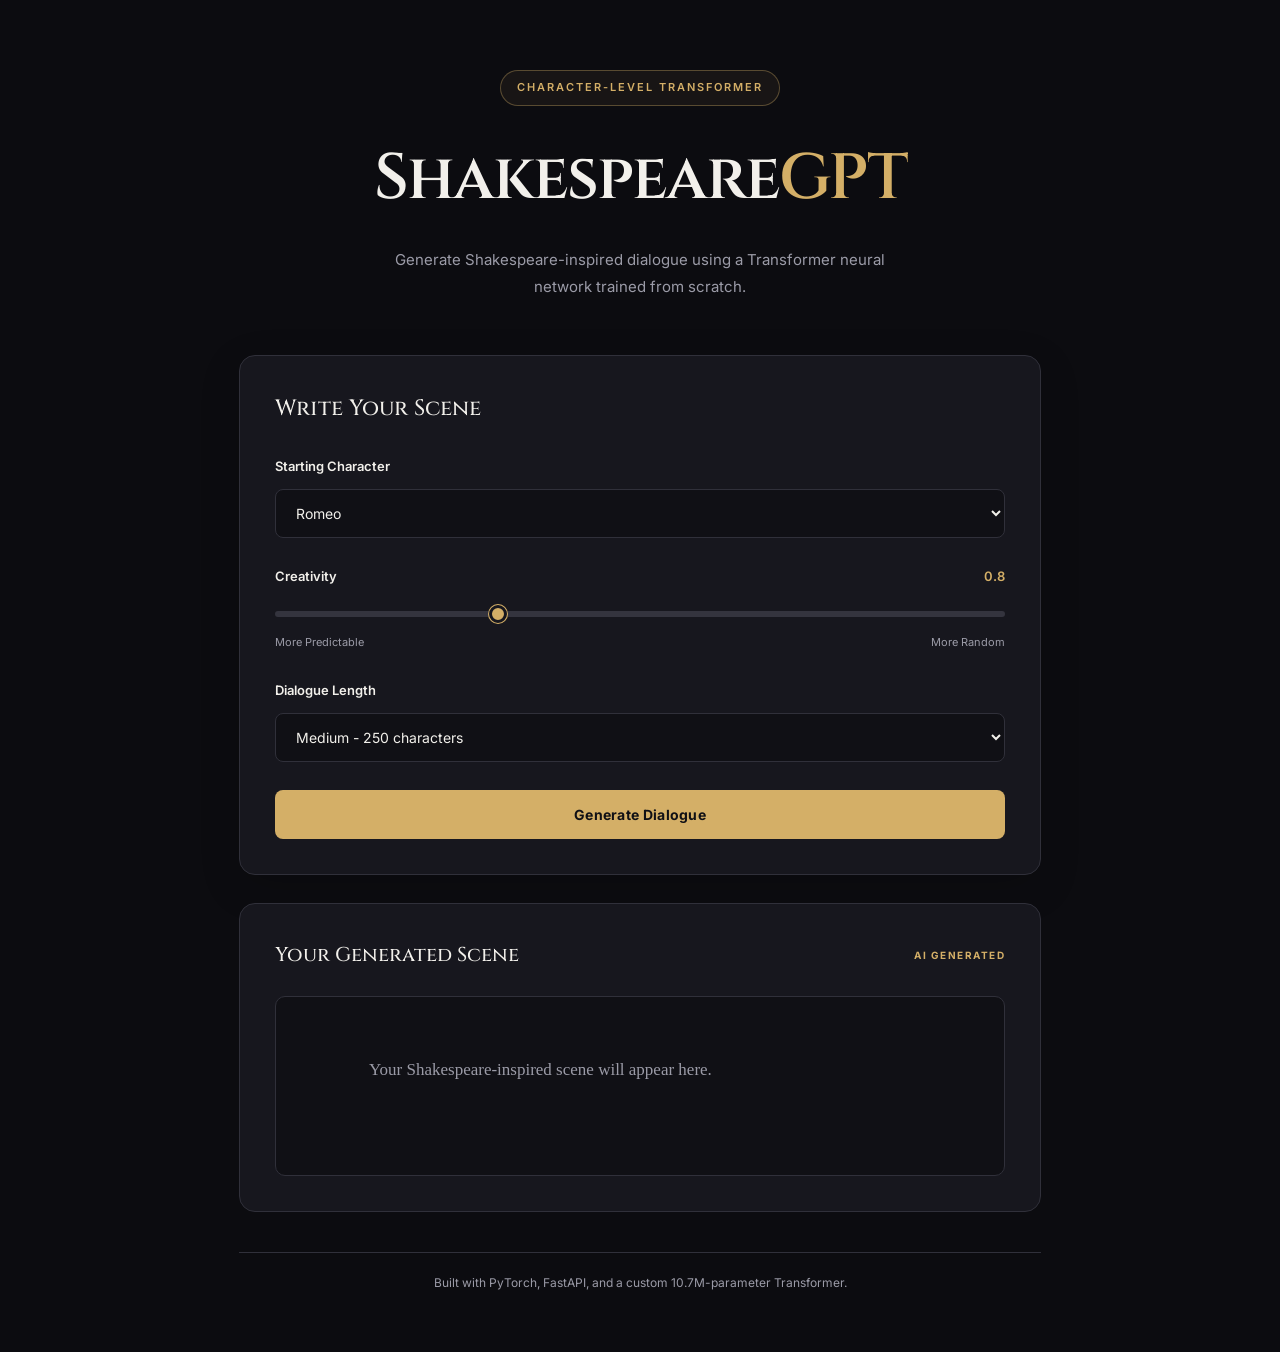
==== shakespeare/index.html @ e29a6763 "Add ShakespeareGPT interactive web app" ====
<!DOCTYPE html>
<html lang="en">

<head>
    <meta charset="UTF-8">
    <meta name="viewport" content="width=device-width, initial-scale=1.0">

    <title>ShakespeareGPT | AI Play Generator</title>

    <link rel="stylesheet" href="style.css">
</head>

<body>

    <main class="container">

        <!-- Page header -->
        <header class="header">
            <div class="badge">CHARACTER-LEVEL TRANSFORMER</div>

            <h1>Shakespeare<span>GPT</span></h1>

            <p>
                Generate Shakespeare-inspired dialogue using a
                Transformer neural network trained from scratch.
            </p>
        </header>

        <!-- Generation settings -->
        <section class="generator">

            <h2>Write Your Scene</h2>

            <div class="form-group">
                <label for="prompt">Starting Character</label>

                <select id="prompt">
                    <option value="ROMEO:&#10;">Romeo</option>
                    <option value="HAMLET:&#10;">Hamlet</option>
                    <option value="MACBETH:&#10;">Macbeth</option>
                    <option value="KING LEAR:&#10;">King Lear</option>
                </select>
            </div>

            <div class="form-group">
                <label for="temperature">
                    Creativity
                    <span id="temperature-value">0.8</span>
                </label>

                <input type="range"
                       id="temperature"
                       min="0.5"
                       max="1.5"
                       step="0.1"
                       value="0.8">

                <div class="slider-labels">
                    <span>More Predictable</span>
                    <span>More Random</span>
                </div>
            </div>

            <div class="form-group">
                <label for="length">Dialogue Length</label>

                <select id="length">
                    <option value="150">Short - 150 characters</option>
                    <option value="250" selected>Medium - 250 characters</option>
                    <option value="500">Long - 500 characters</option>
                </select>
            </div>

            <button id="generate-btn" type="button">
                Generate Dialogue
            </button>

        </section>

        <!-- Generated dialogue -->
        <section class="output-section">

            <div class="output-header">
                <h2>Your Generated Scene</h2>
                <span class="output-label">AI GENERATED</span>
            </div>

            <div id="output" class="output">
                Your Shakespeare-inspired scene will appear here.
            </div>

        </section>

        <!-- Project information -->
        <footer>
            Built with PyTorch, FastAPI, and a custom
            10.7M-parameter Transformer.
        </footer>

    </main>

    <script src="script.js"></script>

</body>
</html>
---- shakespeare/style.css ----
/* Import fonts */
@import url('https://fonts.googleapis.com/css2?family=Cinzel:wght@400;500;600;700&family=Inter:wght@400;500;600;700&display=swap');


/* Global styles */
* {
    margin: 0;
    padding: 0;
    box-sizing: border-box;
}

:root {
    --background: #0c0c10;
    --card: #17171e;
    --card-hover: #1e1e27;
    --border: #30303a;
    --gold: #d4af67;
    --gold-light: #f0d49a;
    --text: #f2f0eb;
    --text-muted: #9b9ba7;
}

body {
    background: var(--background);
    color: var(--text);
    font-family: 'Inter', sans-serif;
    min-height: 100vh;
    line-height: 1.6;
}


/* Main container */
.container {
    width: 100%;
    max-width: 850px;
    margin: 0 auto;
    padding: 70px 24px 40px;
}


/* Header */
.header {
    text-align: center;
    margin-bottom: 55px;
}

.badge {
    display: inline-block;
    padding: 8px 16px;
    margin-bottom: 22px;
    border: 1px solid rgba(212, 175, 103, 0.35);
    border-radius: 30px;
    color: var(--gold);
    background: rgba(212, 175, 103, 0.06);
    font-size: 11px;
    font-weight: 600;
    letter-spacing: 2px;
}

.header h1 {
    font-family: 'Cinzel', serif;
    font-size: clamp(40px, 7vw, 64px);
    font-weight: 600;
    letter-spacing: -2px;
    margin-bottom: 16px;
}

    .header h1 span {
        color: var(--gold);
    }

.header p {
    max-width: 550px;
    margin: 0 auto;
    color: var(--text-muted);
    font-size: 15px;
    line-height: 1.8;
}


/* Generator card */
.generator {
    background: var(--card);
    border: 1px solid var(--border);
    border-radius: 16px;
    padding: 35px;
    margin-bottom: 28px;
    box-shadow: 0 12px 40px rgba(0, 0, 0, 0.15);
}

    .generator h2 {
        font-family: 'Cinzel', serif;
        font-size: 22px;
        font-weight: 500;
        margin-bottom: 30px;
    }


/* Form elements */
.form-group {
    margin-bottom: 28px;
}

    .form-group label {
        display: flex;
        justify-content: space-between;
        align-items: center;
        margin-bottom: 12px;
        font-size: 13px;
        font-weight: 600;
        color: var(--text);
    }

        .form-group label span {
            color: var(--gold);
            font-size: 13px;
        }

select {
    width: 100%;
    padding: 14px 16px;
    background: #101015;
    color: var(--text);
    border: 1px solid var(--border);
    border-radius: 8px;
    font-family: 'Inter', sans-serif;
    font-size: 14px;
    cursor: pointer;
    outline: none;
    transition: border-color 0.2s ease;
}

    select:hover {
        border-color: #555561;
    }

    select:focus {
        border-color: var(--gold);
    }


/* Creativity slider */
input[type="range"] {
    width: 100%;
    height: 6px;
    appearance: none;
    -webkit-appearance: none;
    background: #34343e;
    border-radius: 10px;
    cursor: pointer;
    outline: none;
}

    input[type="range"]::-webkit-slider-thumb {
        appearance: none;
        -webkit-appearance: none;
        width: 18px;
        height: 18px;
        background: var(--gold);
        border: 3px solid var(--card);
        border-radius: 50%;
        box-shadow: 0 0 0 1px var(--gold);
        cursor: pointer;
        transition: transform 0.2s ease;
    }

        input[type="range"]::-webkit-slider-thumb:hover {
            transform: scale(1.15);
        }

    input[type="range"]::-moz-range-thumb {
        width: 14px;
        height: 14px;
        background: var(--gold);
        border: 2px solid var(--card);
        border-radius: 50%;
        cursor: pointer;
    }

.slider-labels {
    display: flex;
    justify-content: space-between;
    margin-top: 10px;
    color: var(--text-muted);
    font-size: 11px;
}


/* Generate button */
#generate-btn {
    width: 100%;
    padding: 16px 24px;
    background: var(--gold);
    color: #101015;
    border: none;
    border-radius: 8px;
    font-family: 'Inter', sans-serif;
    font-size: 14px;
    font-weight: 700;
    letter-spacing: 0.3px;
    cursor: pointer;
    transition: background 0.2s ease, transform 0.2s ease, box-shadow 0.2s ease;
}

    #generate-btn:hover {
        background: var(--gold-light);
        transform: translateY(-2px);
        box-shadow: 0 6px 20px rgba(212, 175, 103, 0.2);
    }

    #generate-btn:active {
        transform: translateY(0);
    }

    #generate-btn:disabled {
        opacity: 0.6;
        cursor: not-allowed;
        transform: none;
    }


/* Output section */
.output-section {
    background: var(--card);
    border: 1px solid var(--border);
    border-radius: 16px;
    padding: 35px;
    margin-bottom: 40px;
}

.output-header {
    display: flex;
    justify-content: space-between;
    align-items: center;
    gap: 15px;
    margin-bottom: 25px;
}

    .output-header h2 {
        font-family: 'Cinzel', serif;
        font-size: 20px;
        font-weight: 500;
    }

.output-label {
    color: var(--gold);
    font-size: 10px;
    font-weight: 700;
    letter-spacing: 1.5px;
    white-space: nowrap;
}


/* Generated dialogue display */
.output {
    min-height: 180px;
    padding: 25px;
    background: #101015;
    border: 1px solid var(--border);
    border-radius: 10px;
    color: var(--text-muted);
    font-family: Georgia, 'Times New Roman', serif;
    font-size: 17px;
    line-height: 1.9;
    white-space: pre-wrap;
    overflow-wrap: anywhere;
    transition: border-color 0.2s ease;
}

    .output.has-content {
        color: var(--text);
        border-color: rgba(212, 175, 103, 0.35);
    }


/* Footer */
footer {
    text-align: center;
    padding: 20px 0;
    color: var(--text-muted);
    font-size: 12px;
    border-top: 1px solid var(--border);
}


/* Mobile responsiveness */
@media (max-width: 600px) {

    .container {
        padding: 45px 16px 25px;
    }

    .header {
        margin-bottom: 35px;
    }

        .header h1 {
            letter-spacing: -1px;
        }

        .header p {
            font-size: 14px;
        }

    .generator,
    .output-section {
        padding: 24px 20px;
        border-radius: 12px;
    }

        .generator h2 {
            font-size: 19px;
        }

    .output-header h2 {
        font-size: 17px;
    }

    .output {
        padding: 18px;
        font-size: 15px;
    }

    .badge {
        font-size: 9px;
        letter-spacing: 1.5px;
    }
}
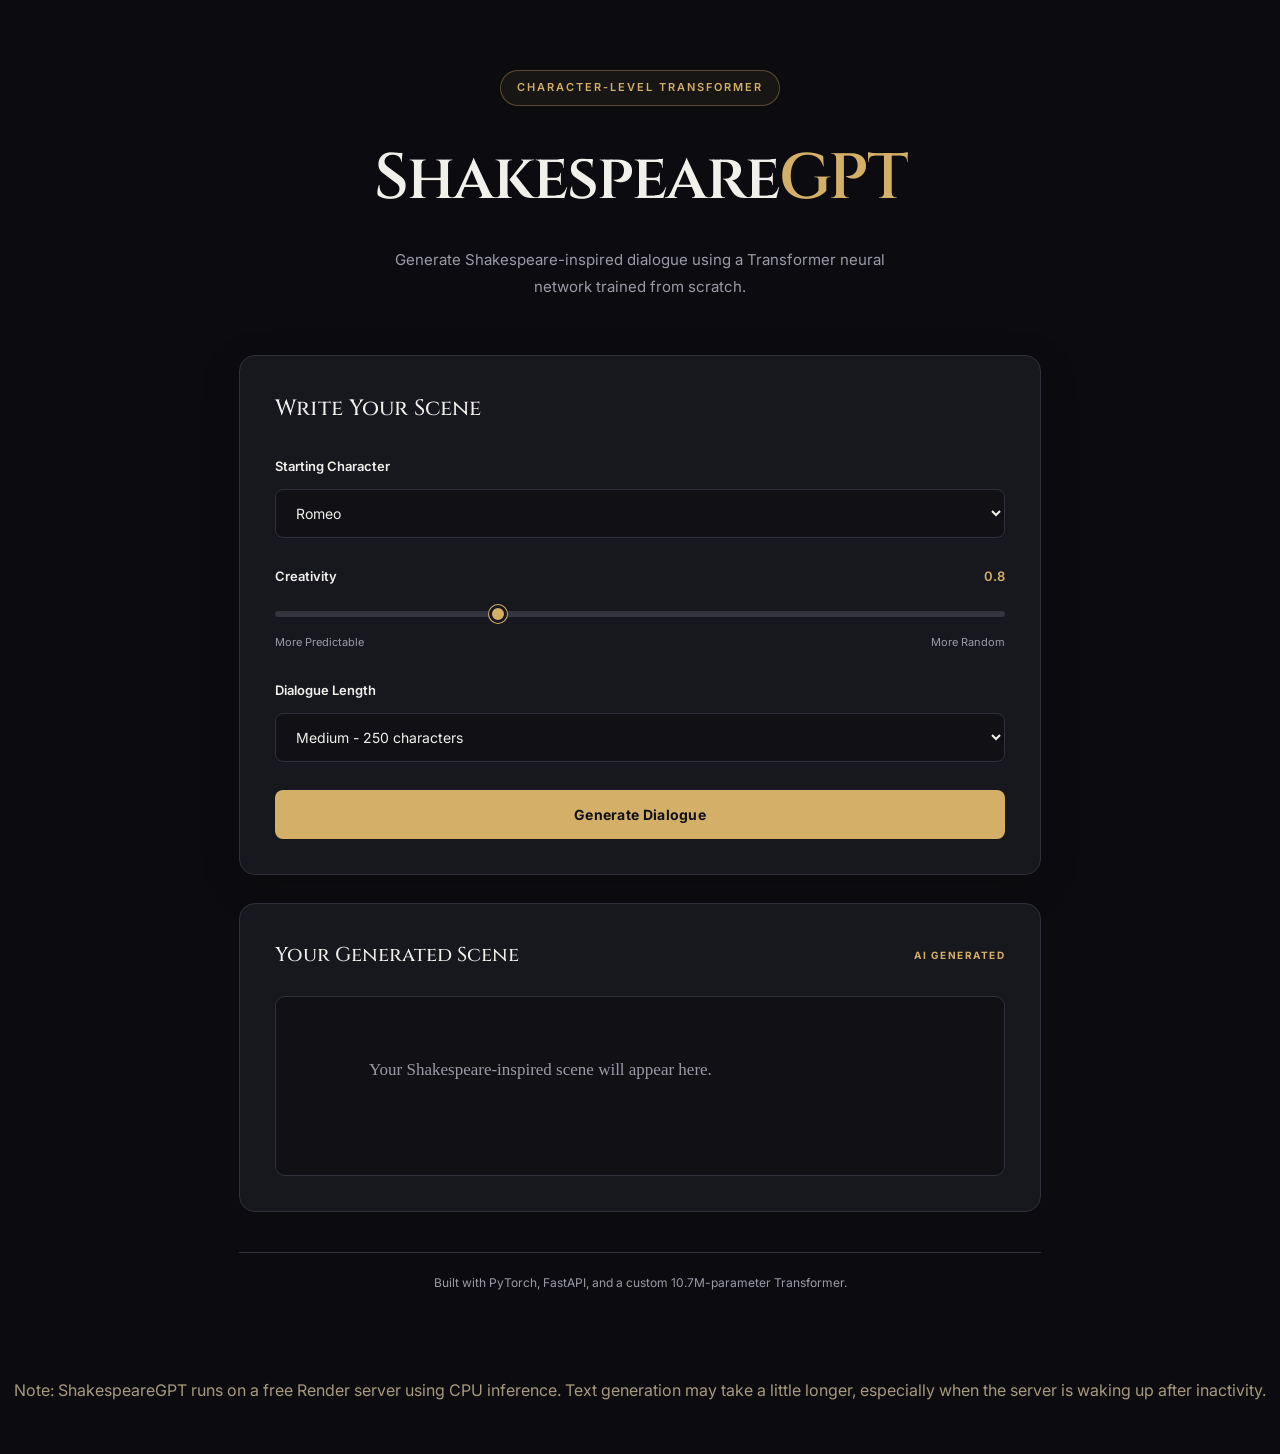
==== commit 6b9ccf54: "Add server performance notice to ShakespeareGPT" ====
--- a/shakespeare/index.html
+++ b/shakespeare/index.html
@@ -5,6 +5,8 @@
 <head>
     <meta charset="UTF-8">
     <meta name="viewport" content="width=device-width, initial-scale=1.0">
+
+    <link rel="icon" href="data:image/svg+xml,<svg xmlns=%22http://www.w3.org/2000/svg%22 viewBox=%220 0 100 100%22><text y=%22.9em%22 font-size=%2290%22>🎭</text></svg>">
 
     <title>ShakespeareGPT | AI Play Generator</title>
 
@@ -102,5 +104,11 @@
 
     <script src="script.js"></script>
 
+    <p class="server-notice">
+        Note: ShakespeareGPT runs on a free Render server using CPU inference.
+        Text generation may take a little longer, especially when the server
+        is waking up after inactivity.
+    </p>
+
 </body>
 </html>
--- a/shakespeare/style.css
+++ b/shakespeare/style.css
@@ -327,6 +327,15 @@
     }
 }
 
-
-
-
+.server-notice {
+    font-size: 1rem;
+    color: #b8a98a;
+    text-align: center;
+    line-height: 1.7;
+    margin: 25px 0 50px 0;
+    opacity: 0.9;
+}
+
+
+
+
